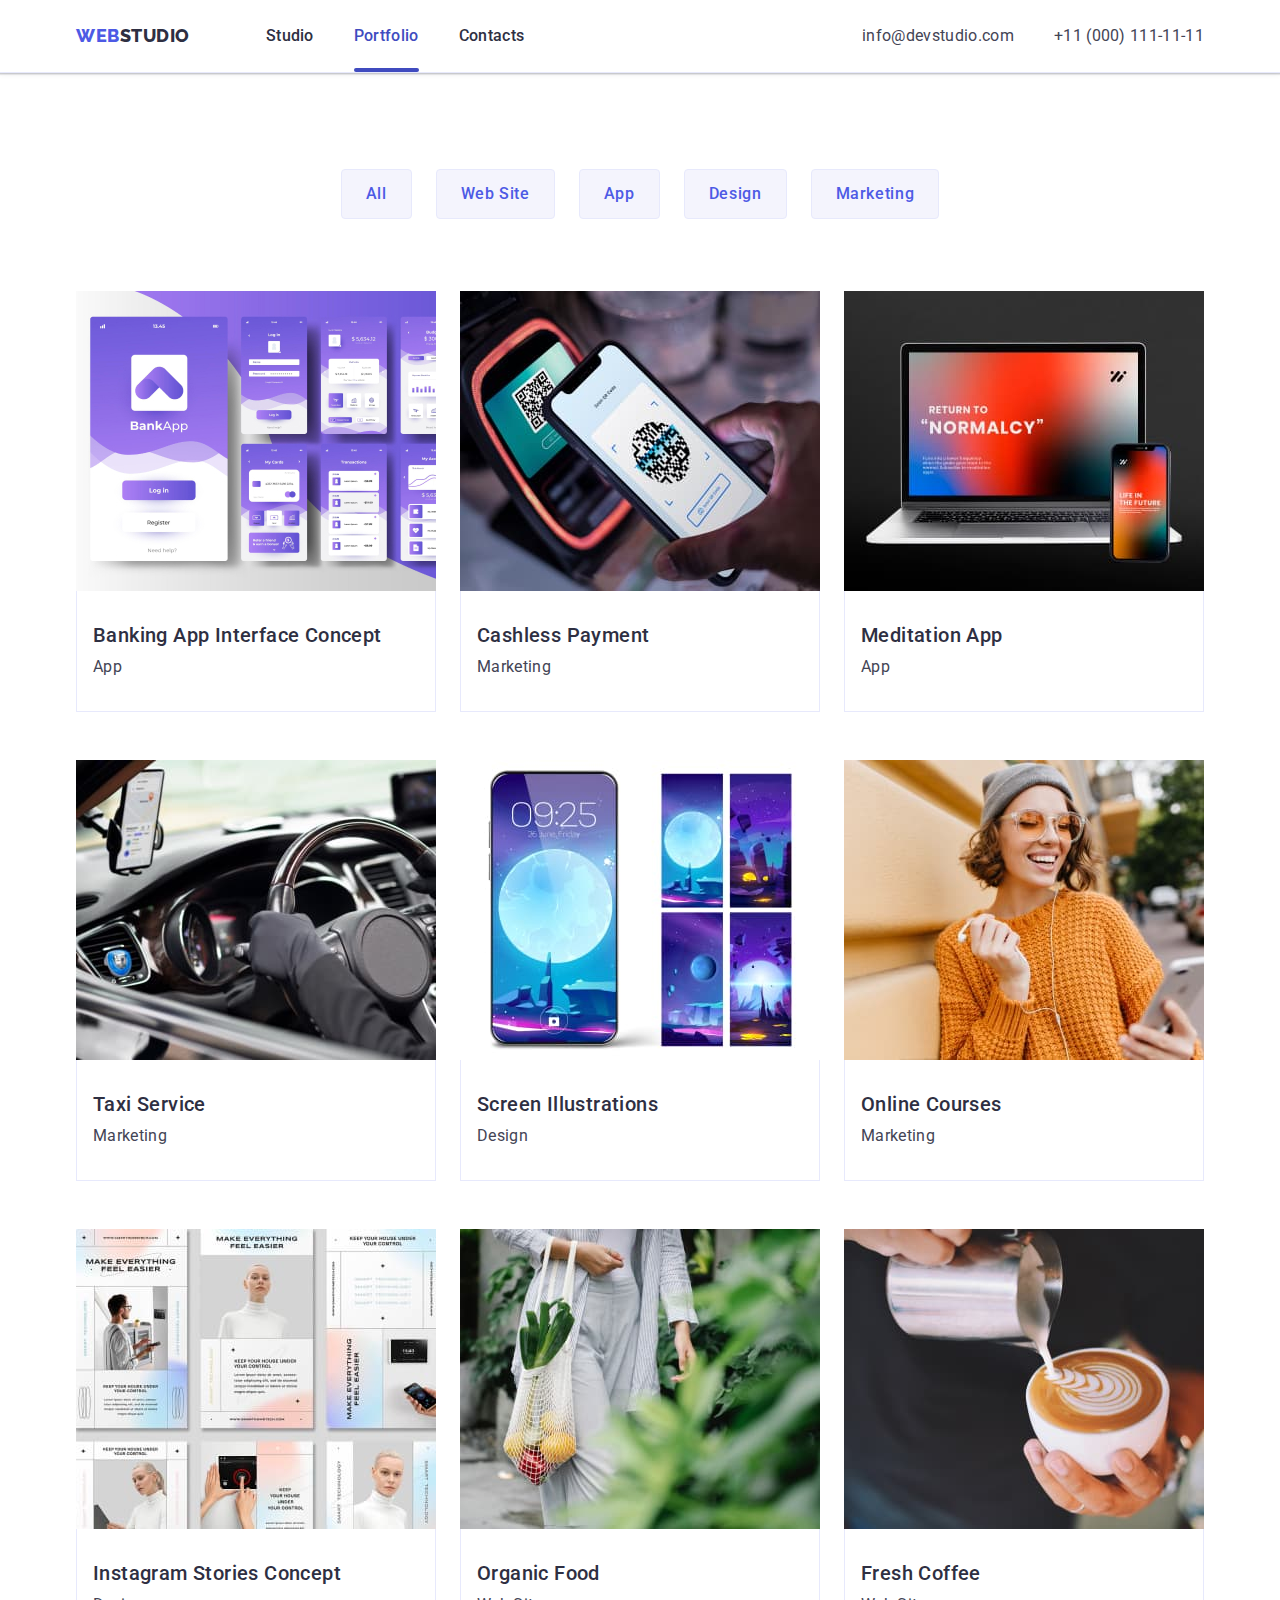
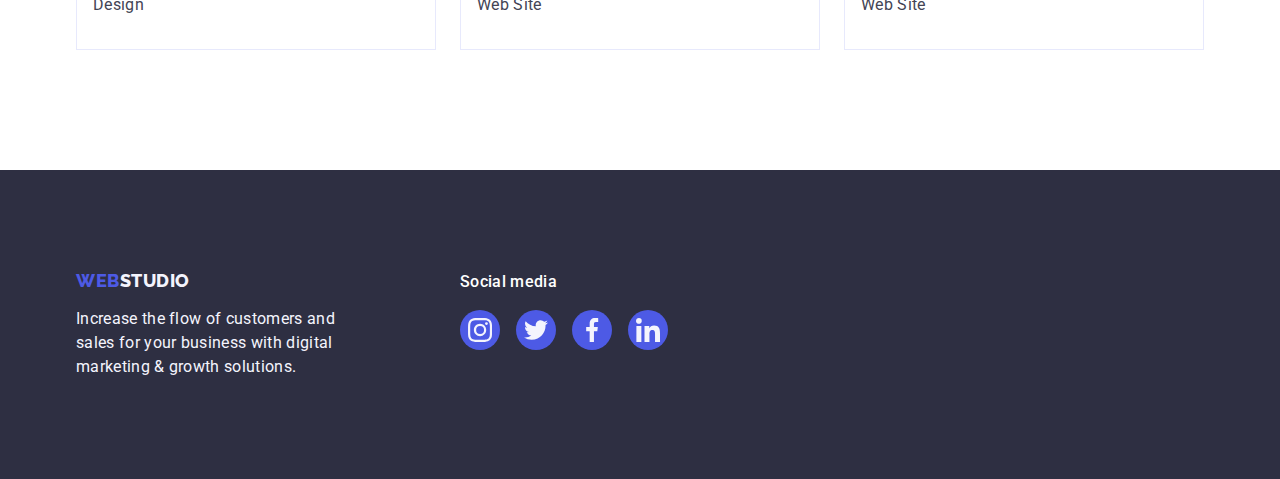
==== portfolio.html @ 50bfe865 "Initial commit" ====
<!DOCTYPE html>
  <html lang="en">
  <head>
    <meta charset="UTF-8">
    <meta http-equiv="X-UA-Compatible" content="IE=edge">
    <meta name="viewport" content="width=device-width, initial-scale=1.0">
    <!-- <link rel="icon" href="data:;base64,="> -->
         <title>Portfolio</title>
         <link rel="preconnect" href="https://fonts.googleapis.com">
         <link rel="preconnect" href="https://fonts.gstatic.com" crossorigin>
         <link href="https://fonts.googleapis.com/css2?family=Raleway:wght@800&family=Roboto:wght@400;500;700;900&display=swap" rel="stylesheet">
         <link rel="stylesheet" href="https://cdn.jsdelivr.net/npm/modern-normalize@1.1.0/modern-normalize.min.css">
         <link rel="stylesheet" href="./css/styles.css">
  </head>
  
<body>
    <!-- Шапка сайта -->
    <header class="page-header">
      <div class="container container-header">
      <nav class="page-navigation" >
        <a class="logo link" href="./index.html">Web<span class="logo-naim">Studio</span></a>

        <ul class="menu list nav">
          <li class="menu-item"><a class="menu-link link" href="./index.html" >Studio</a></li>
          <li class="menu-item"><a class="menu-link  current link" href="./portfolio.html">Portfolio</a></li>
          <li class="menu-item"><a class="menu-link link" href="">Contacts</a></li>
        </ul>
      </nav>
        <address class="contacts">
          <ul class="list">
             <li class="menu-item">
                 <a class="contact-link link" href="mailto:info@devstudio.com">info@devstudio.com</a>
             </li>
             <li class="menu-item">
                 <a class="contact-link link" href="tel:+110001111111">+11 (000) 111-11-11</a>
            </li>
          </ul>
        </address>
      </div>
    </header>

<main> 
    <section class="portfolio">
       <div class="container">
      <h1 class="visually-hidden">Portfolio</h1>
        <ul class="list desc ">
            <li>
         <button class="scrolls" type="button" >All</button>
            </li>
            <li>
                <button class="scrolls" type="button">Web Site</button>
            </li>
            <li>
                <button class="scrolls" type="button" id="app">App</button>
            </li>
            <li>
                <button class="scrolls" type="button">Design</button>
            </li>
            <li>
                <button class="scrolls" type="button">Marketing</button>
            </li>
        </ul>
       <ul class="list list-portfolio" >
          <li class="item-card" href="#app">
            <a class="link portfolio-link" href="">
           <div class="box" >
              <img class="down-card" src="./images/banking.jpg" alt="Banking App Interface Concept" width="360">
              <div class="overlay"> 
              <p> 14 Stylish and User-Friendly App Design Concepts · Task Manager App ·
                     Calorie Tracker App · Exotic Fruit Ecommerce App · Cloud Storage App
                  </p>
                  </div> 
               </div> 
             
            <div class="card-content">
            <h2 class="subtitle">Banking App Interface Concept</h2>
            <p class="text">App</p>
             </div>
            </a>
            
          </li>
          <li class="item-card">
            <a class="link portfolio-link" href="">
              <!-- <button data-modal-open> -->
               <div class="box" >
                  <img class="down-card" src="./images/payment.jpg" alt="Cashless Payment" width="360">
                <div class="overlay"> 
                  <p> 14 Stylish and User-Friendly App Design Concepts · Task Manager App ·
                     Calorie Tracker App · Exotic Fruit Ecommerce App · Cloud Storage App
                  </p>
                </div>
               </div> 
             
              <!-- </button> -->
              <div class="card-content">
            <h2 class="subtitle">Cashless Payment</h2>
            <p class="text">Marketing</p>
           </div>  
          </a>
           
          </li>
          <li class="item-card" id="app">
              <a class="link portfolio-link" href="">
                <div class="box" >
            <img  class="down-card" src="./images/meditation.jpg" alt="Meditation App" width="360">
            <div class="overlay">       
            <p> 14 Stylish and User-Friendly App Design Concepts · Task Manager App ·
                     Calorie Tracker App · Exotic Fruit Ecommerce App · Cloud Storage App
                  </p>
            </div>
               </div> 
               
               <div class="card-content">
            <h2 class="subtitle">Meditation App</h2>
            <p class="text">App</p>
           </div>  
          </a>
            
          </li>
  
    
         <li class="item-card">
           <a class="link portfolio-link" href="">
            <div class="box">
            <img class="down-card" src="./images/taxi.jpg" alt="Taxi Service" width="360">
             <div class="overlay">       
            <p> 14 Stylish and User-Friendly App Design Concepts · Task Manager App ·
                     Calorie Tracker App · Exotic Fruit Ecommerce App · Cloud Storage App
                  </p>
            </div>
            </div>
            <div class="card-content">
            <h2 class="subtitle">Taxi Service</h2>
            <p class="text">Marketing</p>
            </div>
            </a>
          </li>
          <li class="item-card">
            <a class="link portfolio-link" href="">
            <div class="box">
              <img class="down-card" src="./images/screen.jpg" alt="Screen Illustrations" width="360">
            <div class="overlay">       
            <p> 14 Stylish and User-Friendly App Design Concepts · Task Manager App ·
                     Calorie Tracker App · Exotic Fruit Ecommerce App · Cloud Storage App
                  </p>
            </div>
            </div>
            <div class="card-content">
            <h2 class="subtitle">Screen Illustrations</h2>
            <p class="text">Design</p>
          </div>  
          </a>
            
          </li>
          <li class="item-card">
             <a class="link portfolio-link" href="">
           <div class="box">
              <img class="down-card" src="./images/courses.jpg" alt="Online Courses" width="360">
           <div class="overlay">       
            <p> 14 Stylish and User-Friendly App Design Concepts · Task Manager App ·
                     Calorie Tracker App · Exotic Fruit Ecommerce App · Cloud Storage App
                  </p>
            </div>
            </div>
            <div class="card-content">
              <h2 class="subtitle">Online Courses</h2>
            <p class="text">Marketing</p>
           </div>  
          </a>
           
          </li>
    
         <li class="item-card">
           <a class="link portfolio-link" href="">
            <div class="box">
            <img class="down-card" src="./images/instagram.jpg" alt="Instagram Stories Concept" width="360">
             <div class="overlay">       
            <p> 14 Stylish and User-Friendly App Design Concepts · Task Manager App ·
                     Calorie Tracker App · Exotic Fruit Ecommerce App · Cloud Storage App
                  </p>
            </div>
            </div>
            <div class="card-content">
            <h2 class="subtitle">Instagram Stories Concept</h2>
            <p class="text">Design</p>
          </div>  
          </a>
            
          </li>
          <li class="item-card">
             <a class="link portfolio-link" href="">
            <div class="box">
              <img class="down-card" src="./images/organic.jpg" alt="Organic Food" width="360">
           <div class="overlay">       
            <p> 14 Stylish and User-Friendly App Design Concepts · Task Manager App ·
                     Calorie Tracker App · Exotic Fruit Ecommerce App · Cloud Storage App
                  </p>
            </div>
            </div>
            <div class="card-content">
            <h2 class="subtitle">Organic Food</h2>
            <p class="text">Web Site</p>
           </div>  
          </a>
           
          </li>
          <li class="item-card">
            <a class="link portfolio-link" href="">
            <div class="box">
              <img class="down-card" src="./images/coffee.jpg" alt="Fresh Coffee" width="360">
              <div class="overlay">       
            <p> 14 Stylish and User-Friendly App Design Concepts · Task Manager App ·
                     Calorie Tracker App · Exotic Fruit Ecommerce App · Cloud Storage App
                  </p>
            </div>
            </div>
            <div class="card-content">
            <h2 class="subtitle">Fresh Coffee</h2>
            <p class="text">Web Site</p>
        </div>
          </a>
        
          </li>
          </ul>
    </div>
   </section>
    </main> 
        <!-- Футер -->
   <footer class="footer-stile">
      <div class="container container-footer">
        <div class="footer-logo">
      <a class="logo link footers" href="./index.html">Web<span class="logo-footer">Studio</span></a>
      <p class="text-footer">Increase the flow of customers and sales 
        for your business with digital marketing & 
        growth solutions.</p>
        </div>
        <div class="footer-social">
        <p class="footer-media">Social media</p>
        <ul class="socials-footer list">
                  <li class="socials-item">
                    <a
                      class="socials-link-footer link"
                      href="https://instagram.com"
                      target="_blank"
                      rel="noopener noreferrer"
                      aria-label="Instagram icon"
                    >
                      <svg class="socials-icon" width="24" height="24">
                        <use href="./images/icons.svg#icon-instagram"></use>
                      </svg>
                    </a>
                  </li>
                  <li class="socials-item">
                    <a
                      class="socials-link-footer link"
                      href="https://twitter.com"
                      target="_blank"
                      rel="noopener noreferrer"
                      aria-label="Twitter icon"
                    >
                      <svg class="socials-icon" width="24" height="24">
                        <use href="./images/icons.svg#icon-twitter"></use>
                      </svg>
                    </a>
                  </li>
                  <li class="socials-item">
                    <a
                      class="socials-link-footer link"
                      href="https://www.facebook.com"
                      target="_blank"
                      rel="noopener noreferrer"
                      aria-label="Facebook icon"
                    >
                      <svg class="socials-icon" width="24" height="24">
                        <use href="./images/icons.svg#icon-facebook"></use>
                      </svg>
                    </a>
                  </li>
                  <li class="socials-item">
                    <a
                      class="socials-link-footer link"
                      href="https://www.linkedin.com"
                      target="_blank"
                      rel="noopener noreferrer"
                      aria-label="Linkedin icon"
                    >
                      <svg class="socials-icon" width="24" height="24">
                        <use href="./images/icons.svg#icon-linkedin"></use>
                      </svg>
                    </a>
                  </li>
                </ul>
                </div>
    </div>
    </footer>
  </body>
</html>
---- css/styles.css ----
/* root */
:root{
 --iris:#4D5AE5;
 --ocean:#404BBF;
 --navy-blue:#2E2F42;
 --green:#31D0AA;
 --slate:#434455;
 --light-slate:#8E8F99;
 --cornflower:#E7E9FC;
 --cloud:#F4F4FD;
 --navy-blue-modal:#2E2F42;
 --grey:#2E2F42;
 --white:#FFFFFF; 
 --anim-fast: 250ms cubic-bezier(0.4, 0, 0.2, 1);
}

p, h1, h2, h3, h4{
margin-top: 0;
margin-bottom: 0;
}
ul,li{
    margin-top: 0;
    margin-bottom: 0;
    padding-left: 0;
}
img{
    display: block;
}

address{
    font-style: normal;
}
body{
     color:var(--slate);
     font-family: "Roboto", sans-serif;
     background:var(--white);
      /* max-width: 1440px; */
       }
.list{
    list-style: none;
    display: flex;
    align-items: center;
    gap: 40px;
}
.link{
    text-decoration: none;
}
.container{
     width: 1158px;
     padding: 0 15px; 
     margin: 0 auto;
     /* outline: 2px solid red; */
      }

/* ==========Шапка сайту HEADER========== */
.container-header{
  display: flex;

  align-items: center;
  justify-content: space-between;
}
.page-header{
    /* position: fixed;
  width: 100%; */
   border-bottom: 1px solid var(--cornflower);
    box-shadow: 0px 2px 1px rgba(46, 47, 66, 0.08), 0px 1px 1px rgba(46, 47, 66, 0.16), 0px 1px 6px rgba(46, 47, 66, 0.08); 
    
}
.page-navigation{
    display: flex;
    align-items: center; 
   
}
.logo{
    margin-right: 76px;
font-family: 'Raleway', sans-serif;
font-weight: 800;
font-size: 18px;
line-height: 1.17;
letter-spacing: 0.03em;
text-transform: uppercase;
color: var(--iris);
}
.logo-naim{
    color:var(--navy-blue);
}
.menu{
    /* position: absolute; */
  display: flex;
  align-items: center;
}

.menu-link{
    position: relative;
    display: block;
    padding-top: 24px; 
    padding-bottom: 24px;
    font-weight: 500;
    font-size: 16px;
    line-height: 1.5;
    letter-spacing: 0.02em;
    color: var(--navy-blue);
    transition: color var(--anim-fast);
}
.menu-link:hover,
.menu-link:focus{
    color:var(--ocean);
}
.menu-link::after{
  content: '';
  position: absolute;
  bottom:0;
  left: 0;

  display: block;
  width: 100%;
  height: 4px;
  border-radius: 4px;

}
.menu-link.current{
color: var(--ocean);
transition: background-color var(--anim-fast);
}
.menu-link.current::after
/* .menu-link:hover::after,
.menu-link:focus::after  */
{
  background-color: var(--ocean);
}
.contact-link{
 display: flex;
 align-items: center;
 font-size: 16px;
 line-height: 1.5;
 letter-spacing: 0.02em;
 color: var(--slate);
 transition: color var(--anim-fast);

}
.contact-link:hover,
.contact-link:focus{
    color:var(--ocean);
}

/* ========== 1 секція HERO========== */
.container-hero{
 
    justify-content: center;
}
.hero{
    padding: 188px 0;
    background-color:var(--navy-blue);
    background-image: linear-gradient(rgba(46, 47, 66, 0.7), rgba(46, 47, 66, 0.7)), url(../images/img-name.jpg);
    background-repeat: no-repeat;
    background-position: center;
    background-size: cover;
    max-width: 1440px;
    margin-left: auto;
    margin-right: auto;
   
   
    
}
.hero-title{
    display: block;
    margin-left: auto;
    margin-right: auto;
font-weight: 700;
font-size: 56px;
line-height: 1.07;
letter-spacing: 0.02em;
 color:var(--white); 
 max-width: 496px;
 margin-bottom: 48px;
 
}

.btn{
display: block;
margin-left: auto;
margin-right: auto;
min-width: 169px;
height: 56px;
border: none; 
font-family: inherit;
font-weight: 500;
font-size: 16px;
line-height: 1.5;
align-items: center;
letter-spacing: 0.04em;
color: var(--white);
background: var(--iris);
box-shadow: 0px 4px 4px rgba(0, 0, 0, 0.15);
border-radius: 4px;
cursor: pointer;
transition: background var(--anim-fast);
}
.btn:hover,
.btn:focus{
    background:var(--ocean);
}
/* ==========2 секція HANG========== */
.container-description{
display: flex;
}
.description{
padding: 120px 0 ;
}
.description-list{
    display: flex;
    flex-wrap: wrap;
    gap: 24px;
   }
   .des-icon{
 display: flex;
  height: 112px;
  align-items: center;
  justify-content: center;
  /* margin: 24px; */
background-color:var(--cloud);
border-radius: 4px;
  margin-bottom: 8px;
}
.description-icon{
 margin: 24px ;
}


.stategy{
    flex-basis:calc((100% - 72px) / 4);
}
.subtitle{
font-weight: 500;
font-size: 20px;
line-height: 1.2;
letter-spacing: 0.02em;
color: var(--navy-blue);
background-color: var(--white);
margin-bottom: 8px;

}
.team-subtitle{
text-align: center;
}
.text{
font-weight: 400;
font-size: 16px;
line-height: 1.5;
letter-spacing: 0.02em;
color: var(--slate);
}
.text-subtitle{
 text-align: center;   
 margin-bottom: 8px;
}
/* ========== 3 секція What are we doing========== */
.container-work{
 
}
.work{
padding-bottom: 120px; 
}
.list-work{
    display: flex;
    flex-wrap: wrap;
    gap: 24px;

}
.list-work:not(:last-child){
    margin-right: 24px;
}

.title-work{
flex-basis: calc((100% - 48px) / 3);
}

/* ========== 4 секція TEAM========== */
.card-content{
     padding-top: 32px; 
     padding-bottom: 32px; 
     padding-left: 16px; 
     padding-right: 16px;
     border: 1px solid #e7e9fc;
     border-top: 0;
     /* padding: 32px 0 32px; */
      /* border-radius: 0px 0px 4px 4px;
      box-shadow:0px 1px 6px rgba(46, 47, 66, 0.08), 0px 1px 1px rgba(46, 47, 66, 0.16), 0px 2px 1px rgba(46, 47, 66, 0.08);
 */
}
.list-people{
    display: flex;
    /* flex-wrap: wrap; */
    gap: 24px;
     flex-basis: calc((100% - 72px) / 4);
}
.subject{
font-weight: 700;
font-size: 36px;
line-height: 1.11;
text-align: center;
letter-spacing: 0.02em;
text-transform: capitalize;
color: var(--navy-blue);
background-color:var(--white); 
margin-bottom: 72px;

}
.team-group{
    background-color: var(--white);
   box-shadow: 0px 1px 6px rgba(46, 47, 66, 0.08), 0px 1px 1px rgba(46, 47, 66, 0.16), 0px 2px 1px rgba(46, 47, 66, 0.08);
    border-radius: 0px 0px 4px 4px;
}
.team{ 
 background-color:var(--cloud);
 padding: 120px 0;
}
.team-list{
  background-color:var(--cloud); }

/* Socials icons */
.socials {
  display: flex;
  justify-content: center;
  gap: 24px;
  }
.socials-link {
  display: flex;
  justify-content: center;
  align-items: center;

  width: 40px;
  height: 40px;
  
  background-color: var(--iris);
  border-radius: 50%;
}
.socials-link:hover,
.socials-link:focus {
  background-color: var(--ocean);
 
}
.socials-icon {
   fill: var(--cloud);
}

/* ==========5 секція Customers========== */
.customers-section{
    padding-top: 120px;
    padding-bottom: 120px;
}
.customers-icon{
      fill: currentColor;
}
/* .customers-main{
    width: 1158px;
    margin-left: auto;
    margin-right: auto;
    padding-left: 15px;
    padding-right: 15px;
    outline: 2px solid red;  
} */
.title-customers{
    font-weight: 700;
    font-size: 36px;
    line-height: 1.1;
    text-align: center;
    letter-spacing: 0.02em;
    /* text-transform: capitalize; */
    color: var(--navy-blue);
    margin-bottom: 72px;
}
.customers{
display: flex; 
gap: 24px;

height: 88px;
justify-content: center;
    /* align-items: center; */


}
.partner-border{
    display: flex;
    align-items: center;
    justify-content: center;
    background-color: var(--white);
    color: var(--light-slate);
    /* margin: auto; */
    height: 100%;
    /* padding: 16px 32px; */
    border: 1px solid var(--light-slate);
    border-radius: 4px;
    gap: 24px;
    transition: color var(--anim-fast),border-color var(--anim-fast);
}

.customers-item{
width: calc((100% - 120px) / 6);
 height:88px; 

}

.partner-border:hover,
.partner-border:focus{
    border-color: #404bbf;
    color: #404bbf; 
}


/* ==========FOOTER========== */
.footer-stile{
background:var(--navy-blue);
padding: 100px 0;
}
.logo-footer{
    color:var(--cloud);}

   .footers
   {display: inline-block;
    margin-bottom: 16px;
    margin-right: 0;
 }  

.text-footer{
font-weight: 400;
font-size: 16px;
line-height: 1.5;
letter-spacing: 0.02em;
color:  var(--cloud);
width: 264px;
}
/* ==========FOOTER========== */
.scrolls{

 font-style: normal;
font-weight: 500;
font-size: 16px;
line-height: 1.5;
letter-spacing: 0.04em;
color:var(--iris);
background-color:var(--cloud);
cursor: pointer;
/* display: flex;
flex-direction: row;
align-items: flex-start; */
padding: 12px 24px;
display: inline-block;
border: 1px solid var(--cornflower); 
 border-radius: 4px;
 transition: color var(--anim-fast),background-color var(--anim-fast),box-shadow var(--anim-fast);
 }
.scrolls:hover,
.scrolls:focus{

    color: var(--white);
    background-color:var(--ocean);
    /* border-color: 1px solid transparent var(--ocean); */
    border-color:  var(--ocean);
    box-shadow: 0px 3px 1px rgba(0, 0, 0, 0.1), 0px 2px 1px rgba(0, 0, 0, 0.08), 0px 2px 2px rgba(0, 0, 0, 0.12); 

}
.container-footer{
 display: flex;
   align-items: baseline
}
.footer-logo{
 margin-right: 120px;
}
.footer-media{
font-weight: 500;
font-size: 16px;
line-height: 1.5;
letter-spacing: 0.02em;
color:var(--white);
 margin-bottom: 16px;

}
.footer-social{
 
}
.socials-footer{
display: flex;
  justify-content: center;
  gap: 16px;
}

.socials-link-footer {
  display: flex;
  justify-content: center;
  align-items: center;

  width: 40px;
  height: 40px;
  gap: 16px;
  background-color: #4d5ae5;
  border-radius: 50%;
  transition: background-color var(--anim-fast),box-shadow var(--anim-fast);
}
.socials-link-footer:hover,
.socials-link-footer:focus {
  background-color: var(--green);
  box-shadow: 0px 1px 6px rgba(46, 47, 66, 0.08), 0px 1px 1px rgba(46, 47, 66, 0.16), 0px 2px 1px rgba(46, 47, 66, 0.08); 
 
}

/* Скрываем название */
.visually-hidden {
  position: absolute;
  width: 1px;
  height: 1px;
  margin: -1px;
  border: 0;
  padding: 0;
  white-space: nowrap;
  clip-path: inset(100%);
  clip: rect(0 0 0 0);
  overflow: hidden;
}
/* **************PORTFOLIO ***********/
.portfolio{
    padding: 96px 0 120px;
}
.desc{
    justify-content: center;
    margin-bottom: 72px;
    gap: 24px;
}
.list-portfolio{
    flex-wrap: wrap;
    column-gap: 24px;
    row-gap: 48px;
}
.portfolio-link {
    display: block;
     transition:box-shadow var(--anim-fast);
    
}
.portfolio-link:hover,
.portfolio-link:focus{
    box-shadow: 0px 1px 6px rgba(46, 47, 66, 0.08),
    0px 1px 1px rgba(46, 47, 66, 0.16), 0px 2px 1px rgba(46, 47, 66, 0.08);
}

.nav{
    display: flex;
  align-items: center;
  gap: 40px;
}

.box {
  position: relative;
  width: 360px;
  height: 300px;
  margin: 0 auto;
  overflow: hidden;
}

.overlay {
  position: absolute;
  top: 0;
  left: 0;
  padding: 40px 32px;
  width: 100%;
  height: 100%;
  background-color: var(--iris);

  transform: translatey(100%);
  transition: var(--anim-fast);
  }

.box:hover .overlay {
  transform: translatey(0);
}

.overlay p {
  color: var(--cloud);
  
  line-height: 1.5;
  letter-spacing: 0.02em;
}



/* Modal styles */
.backdrop {
  position: fixed;
  top: 0;
  left: 0;
  z-index:100;

  width: 100%;
  height: 100%;

  background-color: rgba(46, 47, 66, 0.4);
  backdrop-filter: blur(4px);

  opacity: 1;
  visibility: visible;
  /* pointer-events: initial; */

  transition: opacity 200ms ease, visibility 200ms ease, backdrop-filter 200ms ease;
}
.modal {
  position: absolute;
  top:50%;
  left:50%;

  width: 408px;
  min-height: 576px;

  transform: translate(-50%,-50%) rotate(0) scale(1);
  opacity: 1;

  /* padding: 24px; */

  background-color: #FFFFFF;
  box-shadow: 0px 1px 1px rgba(0, 0, 0, 0.14), 0px 1px 3px rgba(0, 0, 0, 0.12), 0px 2px 1px rgba(0, 0, 0, 0.2);
  border-radius: 4px;

  transition: transform 300ms linear 200ms, opacity 300ms linear 200ms;
}
.modal-btn {
  position: absolute;
  top: 25px;
  right: 24px;

  display: flex;
  align-items: center;
  justify-content: center;
  width: 24px;
  height: 24px;

  color: var(--secondary-bg-cl);

  border-radius: 50%;
  border: none;

  cursor: pointer;
}
.is-hidden{
  opacity: 0;
  visibility: hidden;
  pointer-events: none;
}
.backdrop.is-hidden .modal {
  transform: translate(-50%, -50%) rotate(360deg) scale(0.2);
  opacity: 0;
}
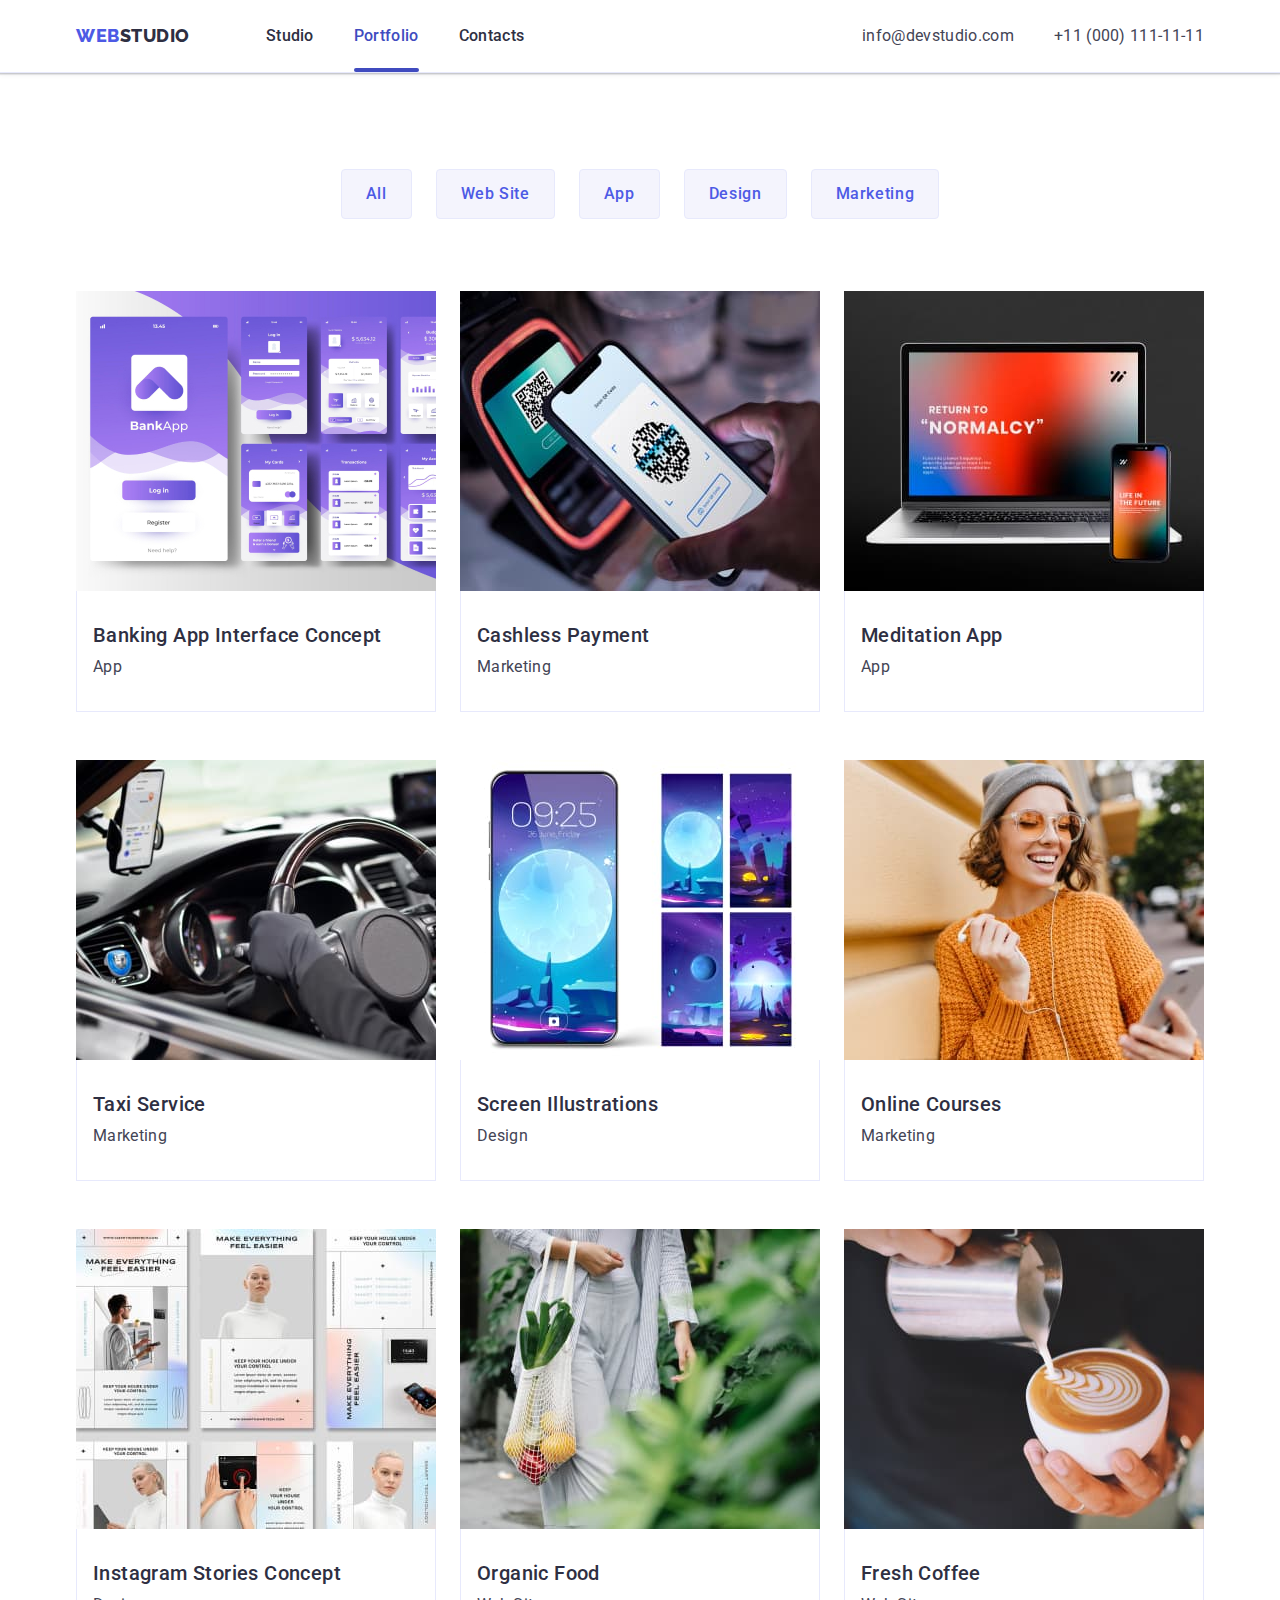
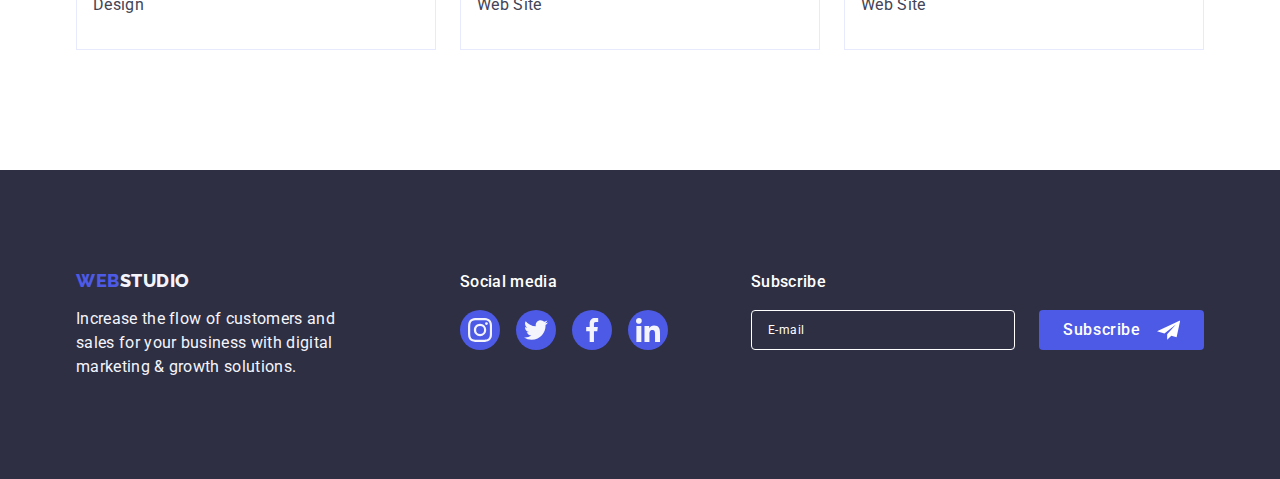
==== commit 2ee982ab: "дабавила футер в потрфолио" ====
--- a/portfolio.html
+++ b/portfolio.html
@@ -51,7 +51,7 @@
                 <button class="scrolls" type="button">Web Site</button>
             </li>
             <li>
-                <button class="scrolls" type="button" id="app">App</button>
+                <button class="scrolls" type="button">App</button>
             </li>
             <li>
                 <button class="scrolls" type="button">Design</button>
@@ -61,7 +61,7 @@
             </li>
         </ul>
        <ul class="list list-portfolio" >
-          <li class="item-card" href="#app">
+          <li class="item-card">
             <a class="link portfolio-link" href="">
            <div class="box" >
               <img class="down-card" src="./images/banking.jpg" alt="Banking App Interface Concept" width="360">
@@ -99,7 +99,7 @@
           </a>
            
           </li>
-          <li class="item-card" id="app">
+          <li class="item-card">
               <a class="link portfolio-link" href="">
                 <div class="box" >
             <img  class="down-card" src="./images/meditation.jpg" alt="Meditation App" width="360">
@@ -226,7 +226,7 @@
    </section>
     </main> 
         <!-- Футер -->
-   <footer class="footer-stile">
+    <footer class="footer-stile">
       <div class="container container-footer">
         <div class="footer-logo">
       <a class="logo link footers" href="./index.html">Web<span class="logo-footer">Studio</span></a>
@@ -291,7 +291,28 @@
                   </li>
                 </ul>
                 </div>
-    </div>
+          <div class="footer-input">
+          <p class="footer-media">Subscribe</p>
+          <form class="footer-form-div">
+            <label for="subscribe_email">
+              <input
+                class="footer-input-email"
+                type="email"
+                name="subscribe_email"
+                id="subscribe_email"
+                placeholder="E-mail"
+              />
+            </label>
+            <button class="footer-input-btn" type="submit">
+              Subscribe
+              <svg class="footer-input-icon" width="24" height="24">
+                <use href="./images/icons.svg#icon-Frametg"></use>
+              </svg>
+            </button>
+          </form>
+        </div>
+      </div>
     </footer>
+
   </body>
 </html>
--- a/css/styles.css
+++ b/css/styles.css
@@ -100,7 +100,7 @@
     line-height: 1.5;
     letter-spacing: 0.02em;
     color: var(--navy-blue);
-    transition: color var(--anim-fast);
+    
 }
 .menu-link:hover,
 .menu-link:focus{
@@ -334,6 +334,7 @@
   
   background-color: var(--iris);
   border-radius: 50%;
+  transition: background-color var(--anim-fast);
 }
 .socials-link:hover,
 .socials-link:focus {
@@ -448,7 +449,7 @@
 display: inline-block;
 border: 1px solid var(--cornflower); 
  border-radius: 4px;
- transition: color var(--anim-fast),background-color var(--anim-fast),box-shadow var(--anim-fast);
+ transition: color var(--anim-fast),border-color var(--anim-fast),background-color var(--anim-fast),box-shadow var(--anim-fast);
  }
 .scrolls:hover,
 .scrolls:focus{
@@ -503,7 +504,88 @@
   box-shadow: 0px 1px 6px rgba(46, 47, 66, 0.08), 0px 1px 1px rgba(46, 47, 66, 0.16), 0px 2px 1px rgba(46, 47, 66, 0.08); 
  
 }
-
+.footer-input {
+  margin-left: auto;
+}
+
+.footer-input-label {
+  display: block;
+  font-weight: 500;
+  font-size: 16px;
+  line-height: 1.5;
+  letter-spacing: 0.02em;
+  color: var(--color-white);
+  margin-bottom: 16px;
+}
+
+.footer-form-div {
+  display: flex;
+  gap: 24px;
+}
+
+.footer-input-email {
+  display: block;
+  width: 264px;
+  height: 40px;
+  padding: 8px 16px;
+  background-color: var(--navy-blue);
+
+  border: 1px solid var(--white);
+  border-radius: 4px;
+
+  font-weight: 400;
+  font-size: 12px;
+  line-height: 2;
+  display: flex;
+  align-items: center;
+  letter-spacing: 0.04em;
+  color: var(--white);
+  outline: 1px solid transparent;
+  outline-offset: -1px;
+
+  transition-property: outline-color;
+  transition-duration: 250px;
+  transition-timing-function: cubic-bezier(0.4, 0, 0.2, 1);
+}
+
+.footer-input-email[type='email']::placeholder {
+  color:var(--white);
+  opacity: 1;
+}
+
+.footer-input-btn {
+  display: flex;
+  justify-content: center;
+  gap: 16px;
+  max-width: 165px;
+  max-height: 40px;
+  font-weight: 500;
+  font-size: 16px;
+  line-height: 1.5;
+  letter-spacing: 0.04em;
+  align-items: center;
+  color:var(--white);
+  background-color: var(--iris);
+  cursor: pointer;
+  border-radius: 4px;
+  padding: 8px 24px;
+  border: none;
+ /* transition: [property] [duration] [timing-function] [delay] */
+  /* transition-property: background-color;
+  transition-duration: 250ms;
+  transition-timing-function: cubic-bezier(0.4, 0, 0.2, 1); */
+  transition: background-color 250ms cubic-bezier(0.4, 0, 0.2, 1) ;
+}
+.footer-input-btn:hover,
+.footer-input-btn:focus {
+  background-color: var(--ocean);
+}
+
+.footer-input-icon {
+  /* display: flex; */
+  color: var(--white);
+  gap: 16px;
+}
 /* Скрываем название */
 .visually-hidden {
   position: absolute;
@@ -607,12 +689,9 @@
   left:50%;
 
   width: 408px;
-  min-height: 576px;
-
+  
   transform: translate(-50%,-50%) rotate(0) scale(1);
-  opacity: 1;
-
-  /* padding: 24px; */
+  padding: 48px 24px 24px;
 
   background-color: #FFFFFF;
   box-shadow: 0px 1px 1px rgba(0, 0, 0, 0.14), 0px 1px 3px rgba(0, 0, 0, 0.12), 0px 2px 1px rgba(0, 0, 0, 0.2);
@@ -621,23 +700,33 @@
   transition: transform 300ms linear 200ms, opacity 300ms linear 200ms;
 }
 .modal-btn {
-  position: absolute;
-  top: 25px;
-  right: 24px;
-
-  display: flex;
+ display: flex;
   align-items: center;
   justify-content: center;
+  margin-left: auto;
   width: 24px;
   height: 24px;
-
-  color: var(--secondary-bg-cl);
-
+  box-sizing: border-box;
+  fill: var(--navy-blue);
+  background-color: var(--cornflower);
   border-radius: 50%;
-  border: none;
-
-  cursor: pointer;
-}
+  border: 1px solid rgba(0, 0, 0, 0.1);
+
+  transition-property: fill, background-color;
+  transition-duration: 250ms;
+  transition-timing-function: cubic-bezier(0.4, 0, 0.2, 1);
+}
+.modal-btn:hover,
+.modal-btn:focus {
+  fill: var(--white);
+  background-color: var(--ocean);
+}
+
+.modal-btn:hover .modal-icon,
+.modal-btn:focus .modal-icon {
+  fill: var(--white);
+}
+
 .is-hidden{
   opacity: 0;
   visibility: hidden;
@@ -646,4 +735,179 @@
 .backdrop.is-hidden .modal {
   transform: translate(-50%, -50%) rotate(360deg) scale(0.2);
   opacity: 0;
-}+}
+.modal-title {
+  display: block;
+   margin-top: 24px;
+  font-size: 16px;
+  line-height: 1.5;
+  text-align: center;
+  color: var(--navy-blue);
+  margin-bottom: 16px;
+}
+.modal-form-label{
+ display: block;
+ /* margin-left: auto; */
+  font-size: 12px;
+  margin-bottom: 4px;
+  line-height: 1.17;
+  letter-spacing: 0.04em;
+  color: var(--light-slate);
+}
+.modal-svg {
+  position: relative;
+  margin-bottom: 8px;
+}
+.modal-form-input {
+  width: 100%;
+  height: 40px;
+  padding: 0 38px;
+
+  border: 1px solid rgba(46, 47, 66, 0.4);
+  border-radius: 4px;
+
+  outline: 2px solid transparent;
+  outline-offset: -2px;
+
+  transition-property: outline-color;
+  transition-duration: 250ms;
+  transition-timing-function: cubic-bezier(0.4, 0, 0.2, 1);
+}
+
+.modal-form-input:hover,
+.modal-form-input:focus {
+  outline-color: var(--iris);
+}
+
+.modal-icons {
+  position: absolute;
+  top: 50%;
+  left: 16px;
+
+  transform: translateY(-50%);
+
+  transition-property: fill;
+  transition-duration: 250ms;
+  transition-timing-function: cubic-bezier(0.4, 0, 0.2, 1);
+
+  pointer-events: none;
+}
+
+.modal-form-input:hover + .modal-icons,
+.modal-form-input:focus + .modal-icons {
+  fill: var(--iris);
+}
+
+.modal-form-message {
+  width: 100%;
+  height: 120px;
+  resize: none;
+  margin-bottom: 16px;
+
+  padding: 8px 16px;
+  font-size: 12px;
+  line-height: 1.17;
+  letter-spacing: 0.04em;
+
+  border: 1px solid rgba(46, 47, 66, 0.4);
+  border-radius: 4px;
+
+  outline: 2px solid transparent;
+  outline-offset: -2px;
+
+  transition-property: outline-color;
+  transition-duration: 250ms;
+  transition-timing-function: cubic-bezier(0.4, 0, 0.2, 1);
+}
+
+.modal-form-message:hover,
+.modal-form-message:focus {
+  outline-color: var(--iris);
+}
+
+.modal-form-message::placeholder {
+  color: rgba(46, 47, 66, 0.4);
+}
+.modal-form-agreement {
+  display: flex;
+  align-items: center;
+   /* gap: 8px; */
+  margin-bottom: 24px;
+}
+
+.modal-form-agreement-box {
+   appearance: none;
+}
+
+.modal-form-agreement-unchecked {
+  opacity: 1;
+  transition: var(--anim-fast);
+}
+
+.modal-form-agreement-icon {
+   transition-property: color;
+  transition-duration: 250ms;
+  transition-timing-function: cubic-bezier(0.4, 0, 0.2, 1);
+}
+
+input[type='checkbox']:checked
+  + .modal-form-agreement-icon
+  > .modal-form-agreement-unchecked {
+  opacity: 0;
+}
+
+.modal-form-agreement-checked {
+  opacity: 0;
+  transition: var(--anim-fast);
+}
+input[type='checkbox']:checked
+  + .modal-form-agreement-icon
+  > .modal-form-agreement-checked {
+  opacity: 1;
+}
+
+.modal-form-agreement-text {
+  font-weight: 400;
+  font-size: 12px;
+  line-height: 1.17;
+  letter-spacing: 0.04em;
+  color: var(--light-slate);
+   /* outline: 2px solid red; */
+   margin-left: 8px;
+
+   
+}
+.modal-form-agreement-link {
+  text-decoration: underline;
+  color: var(--iris);
+}
+
+.modal-btn-modal {
+  display: block;
+  font-weight: 500;
+  font-size: 16px;
+  line-height: 1.5;
+  letter-spacing: 0.04em;
+  /* align-items: center; */
+  color: var(--white);
+  background-color: var(--iris);
+  cursor: pointer;
+  border-radius: 4px;
+  padding: 16px 32px;
+  margin-right: auto;
+  margin-left: auto;
+  min-width: 169px;
+  height: 56px;
+  border: none;
+  box-shadow: 0px 4px 4px rgba(0, 0, 0, 0.15);
+  border-radius: 4px;
+
+  /* transition-property: background-color;
+  transition-duration: 250ms;
+  transition-timing-function: cubic-bezier(0.4, 0, 0.2, 1); */
+  transition: background-color 250ms cubic-bezier(0.4, 0, 0.2, 1);
+}
+.modal-btn:hover,
+.modal-btn:focus {
+  background-color: var(--ocean);
+}
